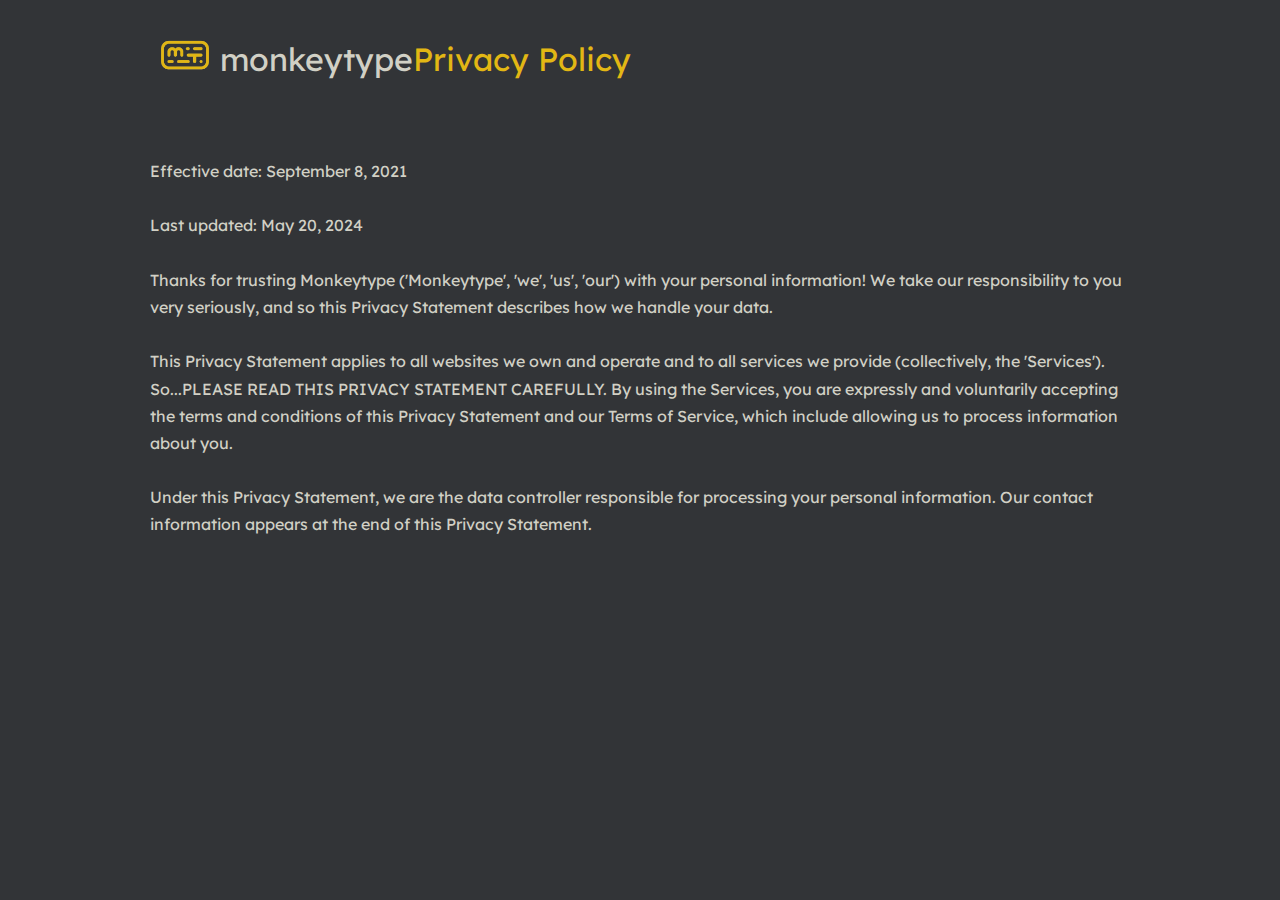
==== Index.html @ 3d7458d1 "06/18/24" ====
<!DOCTYPE html>
<html lang="en">
<head>
    <link rel="icon" type="image/png" href="monkeytype.png" />
    <meta charset="UTF-8">
    <meta name="viewport" content="width=device-width, initial-scale=1.0">
    <link rel="stylesheet" href="style.css">
    <title>Privacy Policy | Monkeytype</title>
</head>
<body>
   <nav>
    <a href="/">
        <img src="logo.png" width="70" alt="">
    </a>
    <div>
        <p>monkeytype</p>
        <span>Privacy Policy</span>
    </div>
   </nav>
   <br>
   <div id="body">
        <div class="intro">
            <p>Effective date: September 8, 2021
                <br><br>
                Last updated: May 20, 2024
                <br><br>
                Thanks for trusting Monkeytype ('Monkeytype', 'we', 'us', 'our') with your personal information! We take our responsibility to you very seriously, and so this Privacy Statement describes how we handle your data.
                <br><br>
                This Privacy Statement applies to all websites we own and operate and to all services we provide (collectively, the 'Services'). So...PLEASE READ THIS PRIVACY STATEMENT CAREFULLY. By using the Services, you are expressly and voluntarily accepting the terms and conditions of this Privacy Statement and our Terms of Service, which include allowing us to process information about you.
                <br><br>
                Under this Privacy Statement, we are the data controller responsible for processing your personal information. Our contact information appears at the end of this Privacy Statement.</p>
        </div>
   </div>
</body>
</html>
---- style.css ----
@import url('https://fonts.googleapis.com/css2?family=DM+Sans:ital,opsz,wght@0,9..40,100..1000;1,9..40,100..1000&family=Lexend+Deca:wght@100..900&display=swap');
*{
    padding: 0;
    margin: 0;
    box-sizing: border-box;
    font-family: "Lexend Deca", sans-serif;
}
body{
    background: #323437;
}
a{
    text-decoration: none;
    color: inherit;
}
nav{
    display: flex;
    align-items: center;
    justify-content: safe;
    padding: 20px 150px;
    color: #d1d0c5;
    font-size: 2rem;
}
div{
    display: flex;
    align-items: center;
    
}
div p{
    color: #d1d0c5;

}
div span{
    color: #e2b714;
}
#body{
    padding: 20px 150px;
    font-size: 1rem;
    line-height: 1.7;

}
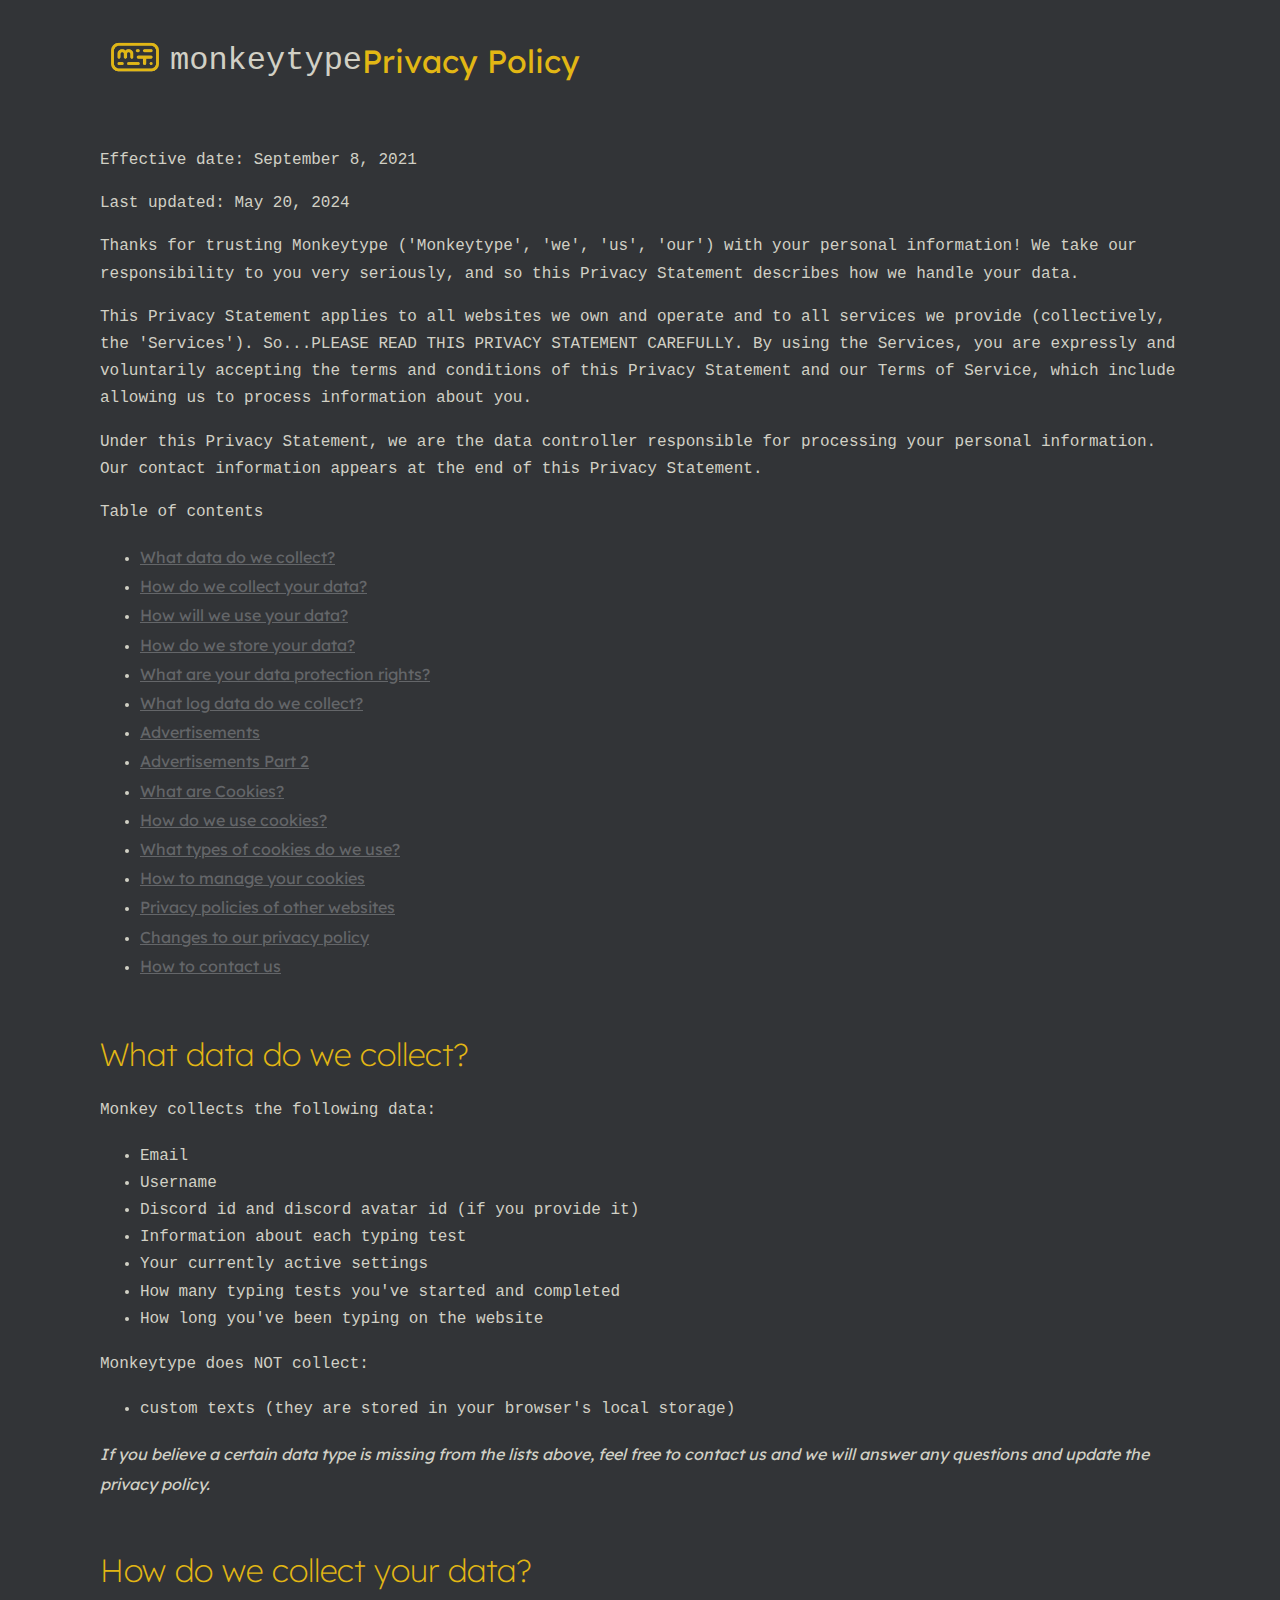
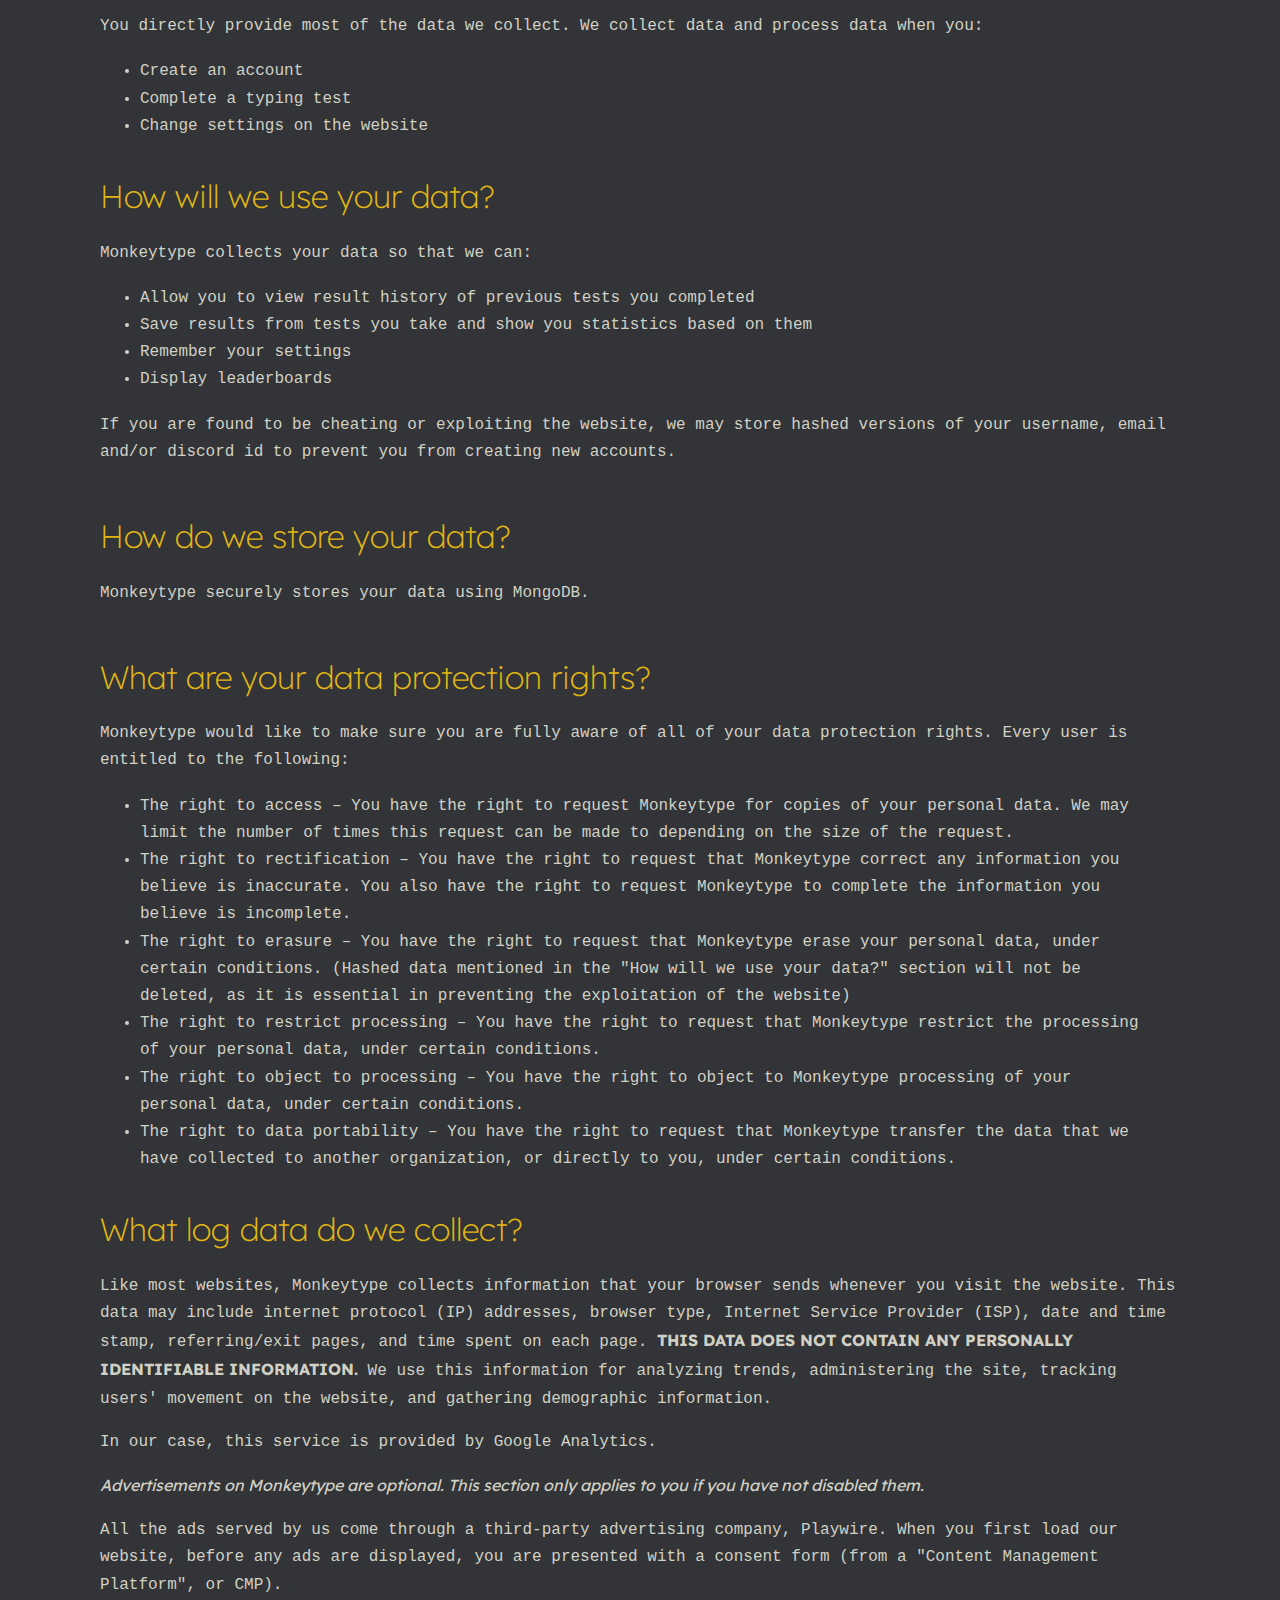
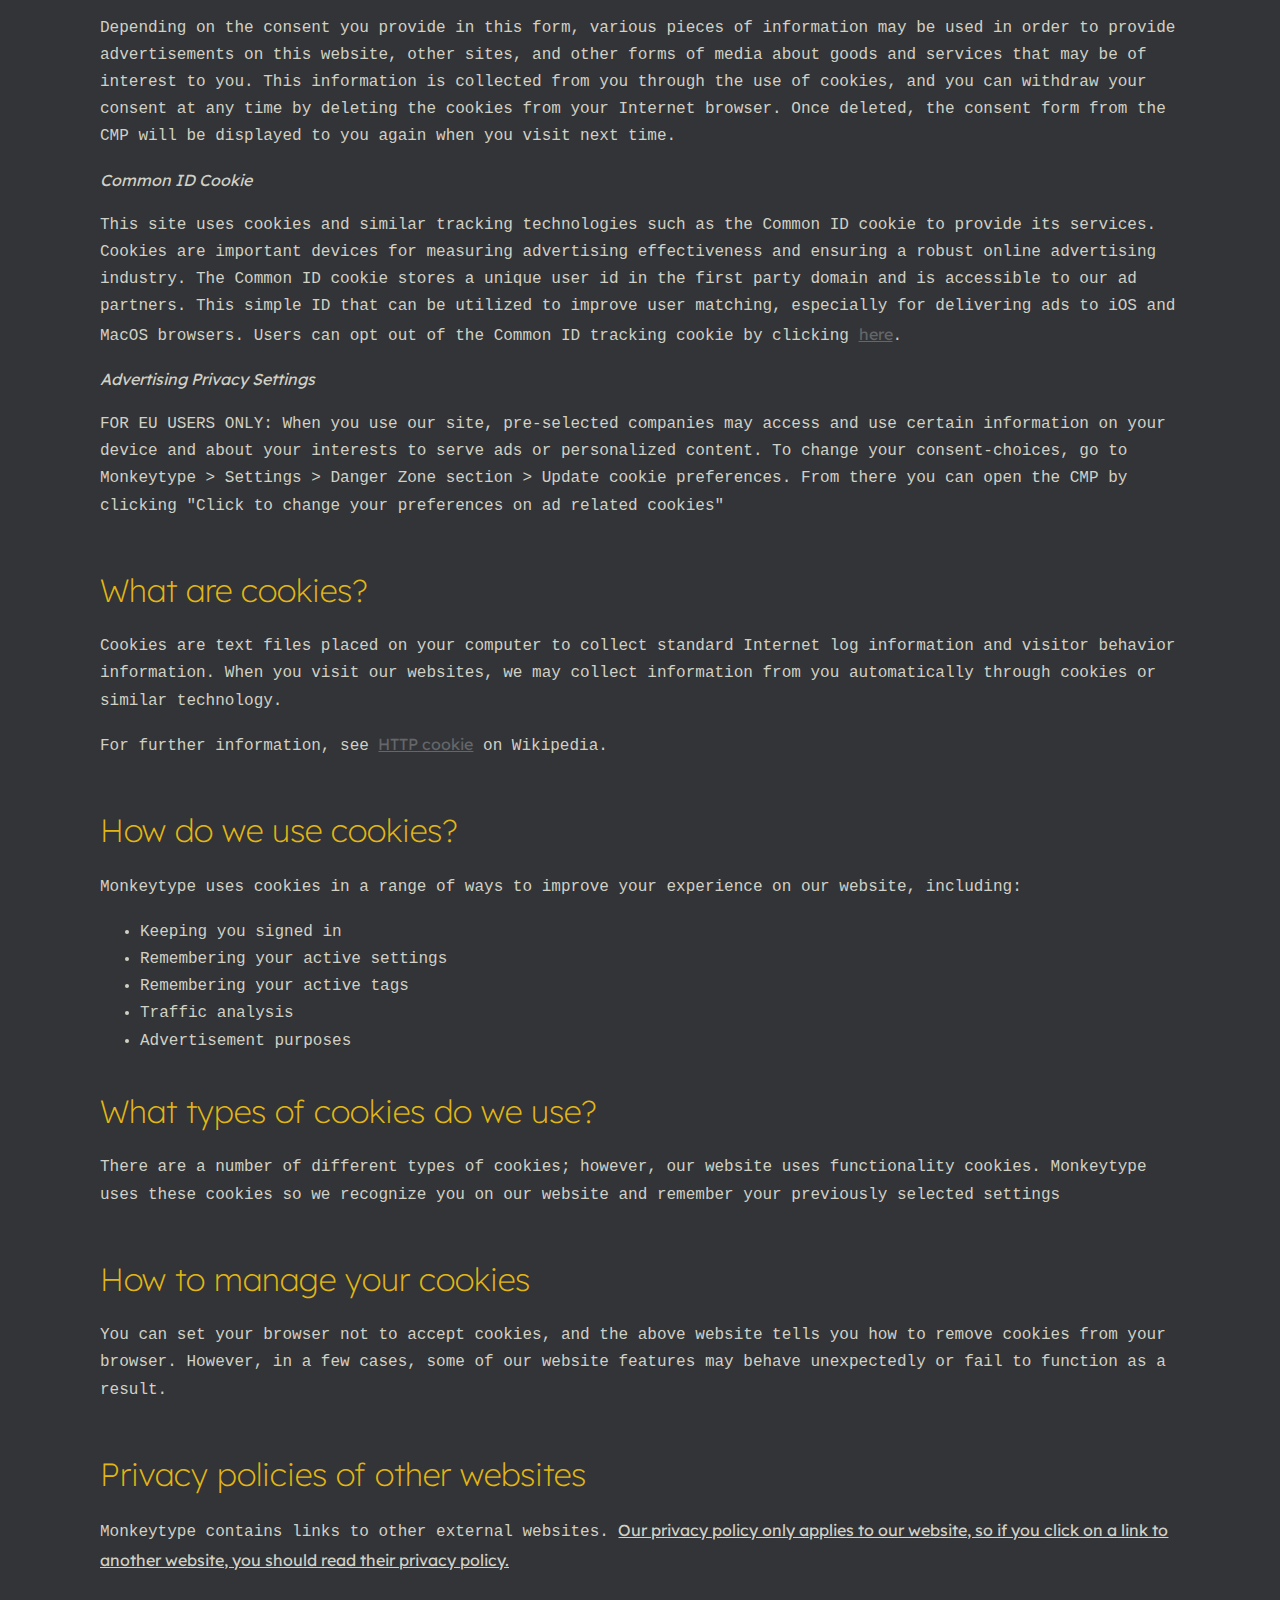
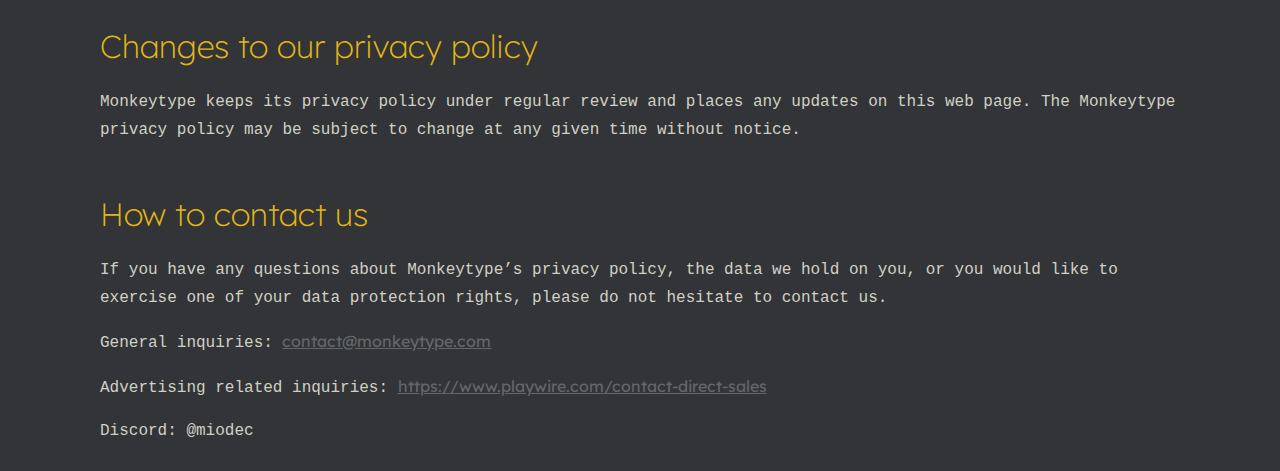
==== commit b2647dcd: "6/19/24" ====
--- a/Index.html
+++ b/Index.html
@@ -17,19 +17,140 @@
         <span>Privacy Policy</span>
     </div>
    </nav>
-   <br>
    <div id="body">
         <div class="intro">
-            <p>Effective date: September 8, 2021
-                <br><br>
+            <p>
+                Effective date: September 8, 2021
+            </p>
+            <p>
                 Last updated: May 20, 2024
-                <br><br>
+            </p>
+            <p>
                 Thanks for trusting Monkeytype ('Monkeytype', 'we', 'us', 'our') with your personal information! We take our responsibility to you very seriously, and so this Privacy Statement describes how we handle your data.
-                <br><br>
+            </p>       
+            <p>
                 This Privacy Statement applies to all websites we own and operate and to all services we provide (collectively, the 'Services'). So...PLEASE READ THIS PRIVACY STATEMENT CAREFULLY. By using the Services, you are expressly and voluntarily accepting the terms and conditions of this Privacy Statement and our Terms of Service, which include allowing us to process information about you.
-                <br><br>
-                Under this Privacy Statement, we are the data controller responsible for processing your personal information. Our contact information appears at the end of this Privacy Statement.</p>
+            </p>                         
+            <p>
+                Under this Privacy Statement, we are the data controller responsible for processing your personal information. Our contact information appears at the end of this Privacy Statement.
+                </p>
+                <p>Table of contents</p>
+                <ul>
+                    <li><a href="#1">What data do we collect?</a></li>
+                    <li><a href="#2">How do we collect your data?</a></li>
+                    <li><a href="#3">How will we use your data?</a></li>
+                    <li><a href="#4">How do we store your data?</a></li>
+                    <li><a href="#5">What are your data protection rights?</a></li>
+                    <li><a href="#6">What log data do we collect?</a></li>
+                    <li><a href="#7">Advertisements</a></li>
+                    <li><a href="#8">Advertisements Part 2</a></li>
+                    <li><a href="#9">What are Cookies?</a></li>
+                    <li><a href="#10">How do we use cookies?</a></li>
+                    <li><a href="#11">What types of cookies do we use?</a></li>
+                    <li><a href="#12">How to manage your cookies</a></li>
+                    <li><a href="#13">Privacy policies of other websites</a></li>
+                    <li><a href="#14">Changes to our privacy policy</a></li>
+                    <li><a href="#15">How to contact us</a></li>
+                </ul>
+                <p></p>
+                <p></p>
+                <br>
+                <div id="Data-collection">
+                    <h1 id="1">What data do we collect?</h1>
+                    <p>Monkey collects the following data:</p>
+                    <ul>
+                        <li>Email</li>
+                        <li>Username</li>
+                        <li>Discord id and discord avatar id (if you provide it)</li>
+                        <li>Information about each typing test</li>
+                        <li>Your currently active settings</li>
+                        <li>How many typing tests you've started and completed</li>
+                        <li>How long you've been typing on the website</li>
+                    </ul>
+                    <p>Monkeytype does NOT collect:</p>
+                    <ul>
+                        <li>custom texts (they are stored in your browser's local storage)</li>
+                    </ul>
+                    <p><i>If you believe a certain data type is missing from the lists above, feel free to contact us and we will answer any questions and update the privacy policy.</i></p>
+                    <br>
+                    <h1 id="2">How do we collect your data?</h1>
+                    <p>You directly provide most of the data we collect. We collect data and process data when you:</p>
+                    <ul>
+                        <li>Create an account</li>
+                        <li>Complete a typing test</li>
+                        <li>Change settings on the website</li>
+                    </ul>
+                    <br>
+                    <h1 id="3">How will we use your data?</h1>
+                    <p>Monkeytype collects your data so that we can:</p>
+                    <ul>
+                        <li>Allow you to view result history of previous tests you completed</li>
+                        <li>Save results from tests you take and show you statistics based on them</li>
+                        <li>Remember your settings</li>
+                        <li>Display leaderboards</li>
+                    </ul>
+                    <p>If you are found to be cheating or exploiting the website, we may store hashed versions of your username, email and/or discord id to prevent you from creating new accounts.</p>
+                    <br>
+                    <h1 id="4">How do we store your data?</h1>
+                    <p>Monkeytype securely stores your data using MongoDB.</p>
+                    <br>
+                    <h1 id="5">What are your data protection rights?</h1>
+                    <p>Monkeytype would like to make sure you are fully aware of all of your data protection rights. Every user is entitled to the following:</p>
+                    <ul>
+                        <li>The right to access – You have the right to request Monkeytype for copies of your personal data. We may limit the number of times this request can be made to depending on the size of the request.</li>
+                        <li>The right to rectification – You have the right to request that Monkeytype correct any information you believe is inaccurate. You also have the right to request Monkeytype to complete the information you believe is incomplete.</li>
+                        <li>The right to erasure – You have the right to request that Monkeytype erase your personal data, under certain conditions. (Hashed data mentioned in the "How will we use your data?" section will not be deleted, as it is essential in preventing the exploitation of the website)</li>
+                        <li>The right to restrict processing – You have the right to request that Monkeytype restrict the processing of your personal data, under certain conditions.</li>
+                        <li>The right to object to processing – You have the right to object to Monkeytype processing of your personal data, under certain conditions.</li>
+                        <li>The right to data portability – You have the right to request that Monkeytype transfer the data that we have collected to another organization, or directly to you, under certain conditions.</li>
+                    </ul>
+                    <br>
+                    <h1 id="6">What log data do we collect?</h1>
+                    <p>Like most websites, Monkeytype collects information that your browser sends whenever you visit the website. This data may include internet protocol (IP) addresses, browser type, Internet Service Provider (ISP), date and time stamp, referring/exit pages, and time spent on each page. <b>THIS DATA DOES NOT CONTAIN ANY PERSONALLY IDENTIFIABLE INFORMATION.</b> We use this information for analyzing trends, administering the site, tracking users' movement on the website, and gathering demographic information.</p>
+                    <p>In our case, this service is provided by Google Analytics.</p>
+                    <p><i>Advertisements on Monkeytype are optional. This section only applies to you if you have not disabled them.</i></p>
+                    <p>All the ads served by us come through a third-party advertising company, Playwire. When you first load our website, before any ads are displayed, you are presented with a consent form (from a "Content Management Platform", or CMP).</p>
+                    <p>Depending on the consent you provide in this form, various pieces of information may be used in order to provide advertisements on this website, other sites, and other forms of media about goods and services that may be of interest to you. This information is collected from you through the use of cookies, and you can withdraw your consent at any time by deleting the cookies from your Internet browser. Once deleted, the consent form from the CMP will be displayed to you again when you visit next time.</p>
+                    <p><i>Common ID Cookie</i></p>
+                    <p>This site uses cookies and similar tracking technologies such as the Common ID cookie to provide its services. Cookies are important devices for measuring advertising effectiveness and ensuring a robust online advertising industry. The Common ID cookie stores a unique user id in the first party domain and is accessible to our ad partners. This simple ID that can be utilized to improve user matching, especially for delivering ads to iOS and MacOS browsers. Users can opt out of the Common ID tracking cookie by clicking <a href="">here</a>.</p>
+                    <p><i>Advertising Privacy Settings</i></p>
+                    <p>FOR EU USERS ONLY: When you use our site, pre-selected companies may access and use certain information on your device and about your interests to serve ads or personalized content. To change your consent-choices, go to Monkeytype > Settings > Danger Zone section > Update cookie preferences. From there you can open the CMP by clicking "Click to change your preferences on ad related cookies"</p>
+                    <br>
+                    <h1 id="9">What are cookies?</h1>
+                    <p>Cookies are text files placed on your computer to collect standard Internet log information and visitor behavior information. When you visit our websites, we may collect information from you automatically through cookies or similar technology.</p>
+                    <p>For further information, see <a href="">HTTP cookie</a> on Wikipedia.</p>
+                    <br>
+                    <h1 id="10">How do we use cookies?</h1>
+                    <p>Monkeytype uses cookies in a range of ways to improve your experience on our website, including:</p>
+                    <ul>
+                        <li>Keeping you signed in</li>
+                        <li>Remembering your active settings</li>
+                        <li>Remembering your active tags</li>
+                        <li>Traffic analysis</li>
+                        <li>Advertisement purposes</li>
+                    </ul>
+                    <br>
+                    <h1 id="11">What types of cookies do we use?</h1>
+                    <p>There are a number of different types of cookies; however, our website uses functionality cookies. Monkeytype uses these cookies so we recognize you on our website and remember your previously selected settings</p>
+                    <br>
+                    <h1 id="12">How to manage your cookies</h1>
+                    <p>You can set your browser not to accept cookies, and the above website tells you how to remove cookies from your browser. However, in a few cases, some of our website features may behave unexpectedly or fail to function as a result.</p>
+                    <br>
+                    <h1 id="13">Privacy policies of other websites</h1>
+                    <p>Monkeytype contains links to other external websites. <u>Our privacy policy only applies to our website, so if you click on a link to another website, you should read their privacy policy.</u></p>
+                    <br>
+                    <h1 id="14">Changes to our privacy policy</h1>
+                    <p>Monkeytype keeps its privacy policy under regular review and places any updates on this web page. The Monkeytype privacy policy may be subject to change at any given time without notice.</p>
+                    <br>
+                    <h1 id="15">How to contact us</h1>
+                    <p>If you have any questions about Monkeytype’s privacy policy, the data we hold on you, or you would like to exercise one of your data protection rights, please do not hesitate to contact us.</p>
+                    <p>General inquiries: <a href="">contact@monkeytype.com</a></p>
+                    <p>Advertising related inquiries: <a href="">https://www.playwire.com/contact-direct-sales</a></p>
+                    <p>Discord: @miodec</p>
+                    <br>
+                    <br>
+                    </div>
         </div>
-   </div>
+    </div>
 </body>
 </html> --- a/style.css
+++ b/style.css
@@ -1,9 +1,13 @@
 @import url('https://fonts.googleapis.com/css2?family=DM+Sans:ital,opsz,wght@0,9..40,100..1000;1,9..40,100..1000&family=Lexend+Deca:wght@100..900&display=swap');
+@import url('https://fonts.googleapis.com/css2?family=Roboto:ital,wght@0,100;0,300;0,400;0,500;0,700;0,900;1,100;1,300;1,400;1,500;1,700;1,900&display=swap');
 *{
     padding: 0;
     margin: 0;
     box-sizing: border-box;
     font-family: "Lexend Deca", sans-serif;
+}
+html{
+    scroll-behavior: smooth;
 }
 body{
     background: #323437;
@@ -16,7 +20,7 @@
     display: flex;
     align-items: center;
     justify-content: safe;
-    padding: 20px 150px;
+    padding: 10px 100px;
     color: #d1d0c5;
     font-size: 2rem;
 }
@@ -33,8 +37,47 @@
     color: #e2b714;
 }
 #body{
-    padding: 20px 150px;
+    padding: 10px 100px;
     font-size: 1rem;
     line-height: 1.7;
 
+}
+.intro{
+    display: inline;
+
+}
+p {
+    display: block;
+    margin-block-start: 1em;
+    margin-block-end: 1em;
+    margin-inline-start: 0px;
+    margin-inline-end: 0px;
+    unicode-bidi: isolate;
+    font-family: "Roboto Mono", "Vazirmatn", monospace;
+}
+a{
+    display: inline-block;
+    color: #646669;
+    text-decoration: underline;
+    transition: color .125s, opacity .125s, background .125s;
+}
+a{
+    background-color: transparent;
+}
+a:hover{
+    color: #fff;
+}
+ul{
+    padding: 2px 40px;
+}
+#Data-collection{
+    display: inline;
+}
+h1{
+    color: #e2b714;
+    font-weight: 200;
+}
+li{
+    color: #d1d0c5;
+    font-family: "Roboto Mono", "Vazirmatn", monospace;
 }